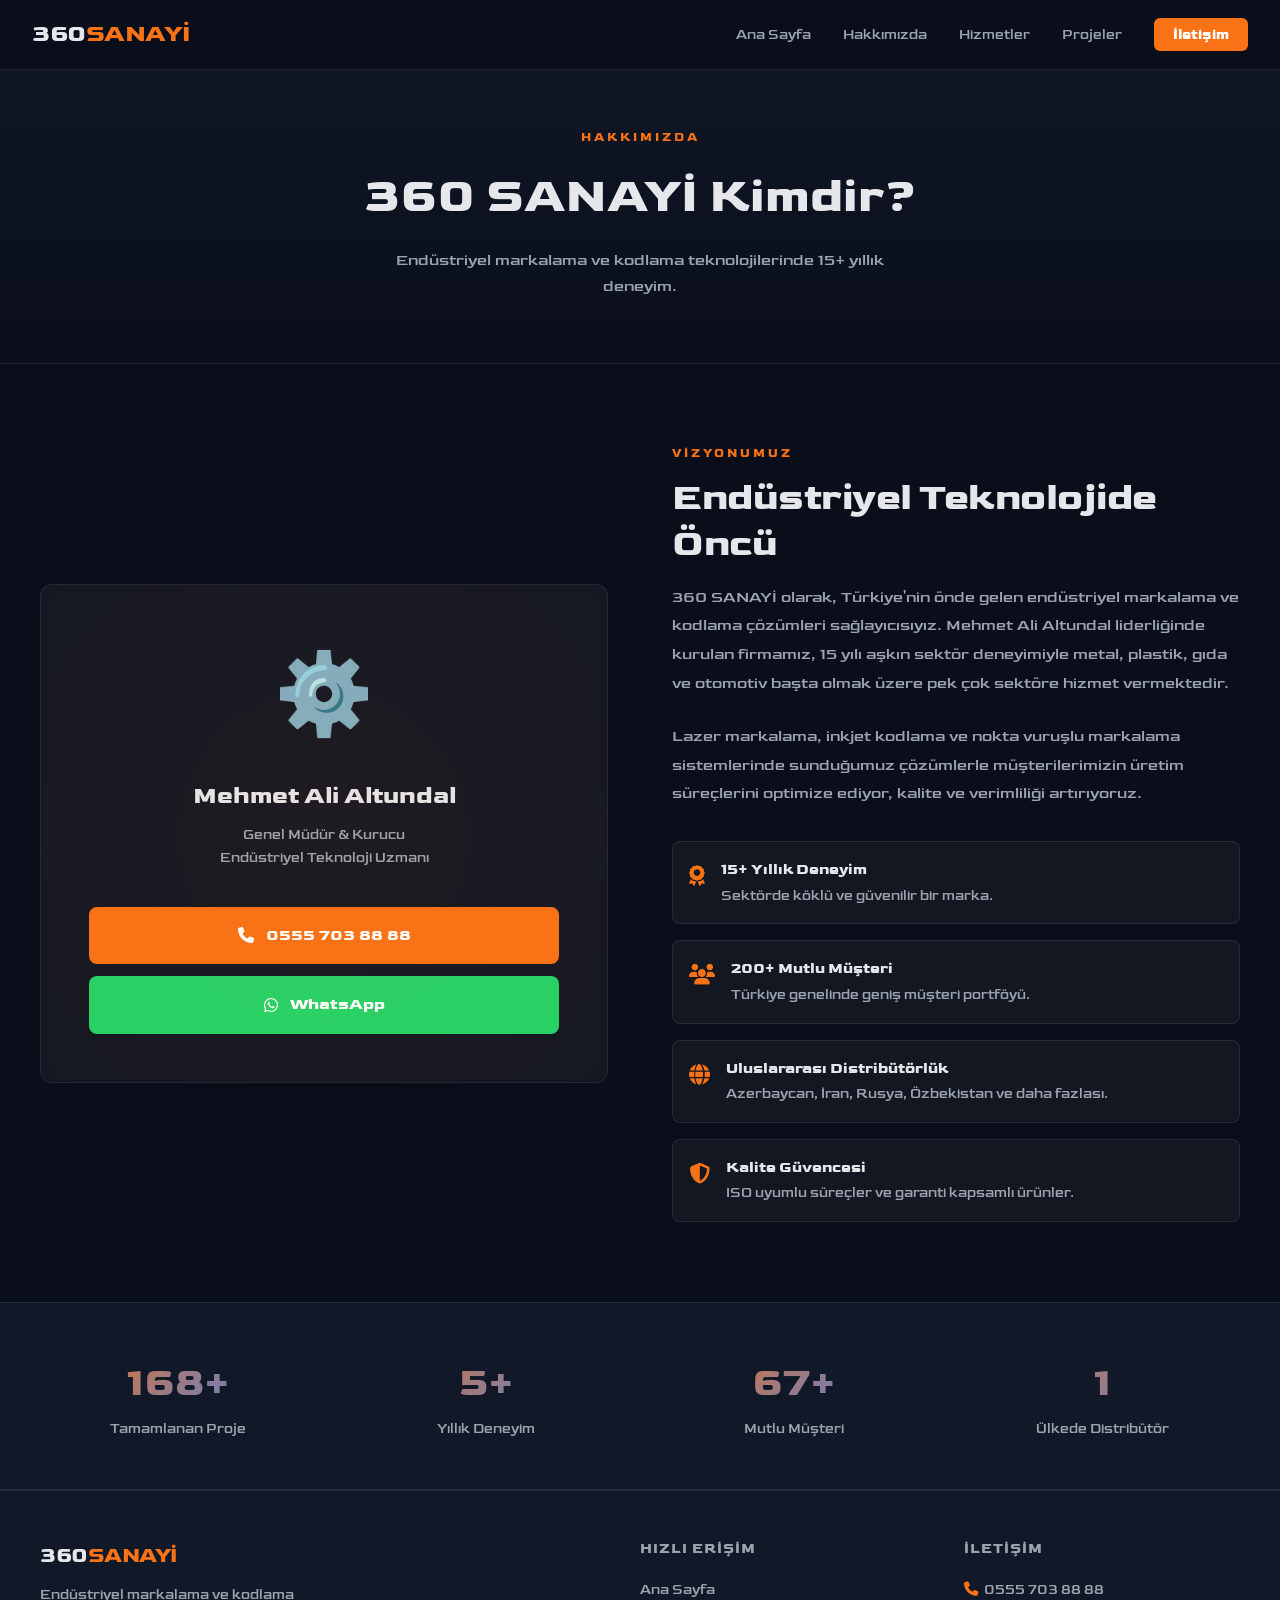
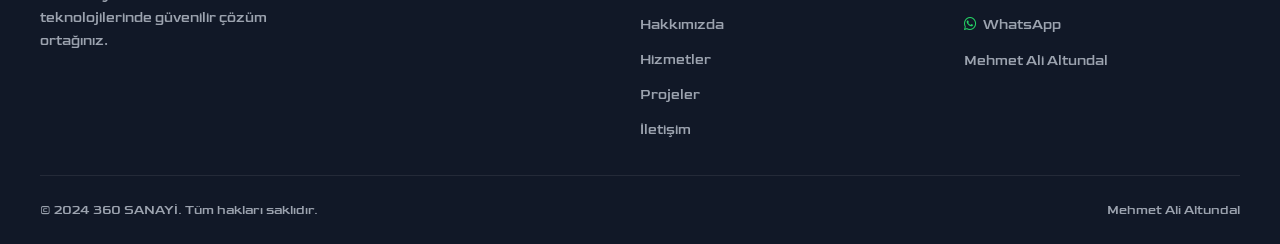
==== 360sanayi/hakkimizda.html @ 57f7b61e "Add complete website structure - All pages, assets, and optimizations" ====
<!DOCTYPE html>
<html lang="tr">
<head>
  <meta charset="UTF-8">
  <meta name="viewport" content="width=device-width, initial-scale=1.0">
  <title>Hakkımızda – 360 SANAYİ</title>
  <meta name="description" content="360 SANAYİ hakkında. Mehmet Ali Altundal liderliğinde endüstriyel çözümler.">
  <link rel="icon" type="image/svg+xml" href="assets/favicon.svg">
  <link rel="stylesheet" href="assets/style.css">
  <link rel="stylesheet" href="https://cdnjs.cloudflare.com/ajax/libs/font-awesome/6.5.0/css/all.min.css">
</head>
<body>

<header>
  <a href="index.html" class="logo">360<span>SANAYİ</span></a>
  <nav>
    <ul>
      <li><a href="index.html">Ana Sayfa</a></li>
      <li><a href="hakkimizda.html">Hakkımızda</a></li>
      <li><a href="hizmetler.html">Hizmetler</a></li>
      <li><a href="projeler.html">Projeler</a></li>
      <li><a href="iletisim.html" class="nav-cta">İletişim</a></li>
    </ul>
  </nav>
  <div class="hamburger"><span></span><span></span><span></span></div>
</header>
<div class="mobile-nav">
  <ul>
    <li><a href="index.html">Ana Sayfa</a></li>
    <li><a href="hakkimizda.html">Hakkımızda</a></li>
    <li><a href="hizmetler.html">Hizmetler</a></li>
    <li><a href="projeler.html">Projeler</a></li>
    <li><a href="iletisim.html">İletişim</a></li>
  </ul>
</div>

<div class="page-hero">
  <div class="section-label">Hakkımızda</div>
  <h1>360 SANAYİ Kimdir?</h1>
  <p>Endüstriyel markalama ve kodlama teknolojilerinde 15+ yıllık deneyim.</p>
</div>

<section>
  <div class="container">
    <div class="about-grid fade-in">
      <div class="about-visual">
        <div class="about-icon">⚙️</div>
        <h3>Mehmet Ali Altundal</h3>
        <p>Genel Müdür & Kurucu<br>Endüstriyel Teknoloji Uzmanı</p>
        <br>
        <a href="tel:+905557038888" class="phone-btn"><i class="fas fa-phone"></i> 0555 703 88 88</a>
        <a href="https://wa.me/905557038888" target="_blank" rel="noopener" class="whatsapp-btn" style="margin-top:0.75rem;"><i class="fab fa-whatsapp"></i> WhatsApp</a>
      </div>
      <div>
        <div class="section-label">Vizyonumuz</div>
        <h2 class="section-title">Endüstriyel Teknolojide Öncü</h2>
        <p style="color:var(--text-muted);margin-bottom:1.5rem;line-height:1.8;">
          360 SANAYİ olarak, Türkiye'nin önde gelen endüstriyel markalama ve kodlama çözümleri sağlayıcısıyız. 
          Mehmet Ali Altundal liderliğinde kurulan firmamız, 15 yılı aşkın sektör deneyimiyle metal, plastik, 
          gıda ve otomotiv başta olmak üzere pek çok sektöre hizmet vermektedir.
        </p>
        <p style="color:var(--text-muted);margin-bottom:2rem;line-height:1.8;">
          Lazer markalama, inkjet kodlama ve nokta vuruşlu markalama sistemlerinde sunduğumuz çözümlerle 
          müşterilerimizin üretim süreçlerini optimize ediyor, kalite ve verimliliği artırıyoruz.
        </p>
        <div class="about-features">
          <div class="feature-item">
            <div class="feature-icon"><i class="fas fa-award"></i></div>
            <div><h4>15+ Yıllık Deneyim</h4><p>Sektörde köklü ve güvenilir bir marka.</p></div>
          </div>
          <div class="feature-item">
            <div class="feature-icon"><i class="fas fa-users"></i></div>
            <div><h4>200+ Mutlu Müşteri</h4><p>Türkiye genelinde geniş müşteri portföyü.</p></div>
          </div>
          <div class="feature-item">
            <div class="feature-icon"><i class="fas fa-globe"></i></div>
            <div><h4>Uluslararası Distribütörlük</h4><p>Azerbaycan, İran, Rusya, Özbekistan ve daha fazlası.</p></div>
          </div>
          <div class="feature-item">
            <div class="feature-icon"><i class="fas fa-shield-alt"></i></div>
            <div><h4>Kalite Güvencesi</h4><p>ISO uyumlu süreçler ve garanti kapsamlı ürünler.</p></div>
          </div>
        </div>
      </div>
    </div>
  </div>
</section>

<div class="stats-section">
  <div class="container">
    <div class="stats-grid">
      <div class="fade-in">
        <div class="stat-number" data-target="500" data-suffix="+">0+</div>
        <div class="stat-label">Tamamlanan Proje</div>
      </div>
      <div class="fade-in">
        <div class="stat-number" data-target="15" data-suffix="+">0+</div>
        <div class="stat-label">Yıllık Deneyim</div>
      </div>
      <div class="fade-in">
        <div class="stat-number" data-target="200" data-suffix="+">0+</div>
        <div class="stat-label">Mutlu Müşteri</div>
      </div>
      <div class="fade-in">
        <div class="stat-number" data-target="5" data-suffix="">0</div>
        <div class="stat-label">Ülkede Distribütör</div>
      </div>
    </div>
  </div>
</div>

<footer>
  <div class="container">
    <div class="footer-grid">
      <div class="footer-brand">
        <div class="logo">360<span>SANAYİ</span></div>
        <p>Endüstriyel markalama ve kodlama teknolojilerinde güvenilir çözüm ortağınız.</p>
      </div>
      <div class="footer-col">
        <h4>Hızlı Erişim</h4>
        <ul>
          <li><a href="index.html">Ana Sayfa</a></li>
          <li><a href="hakkimizda.html">Hakkımızda</a></li>
          <li><a href="hizmetler.html">Hizmetler</a></li>
          <li><a href="projeler.html">Projeler</a></li>
          <li><a href="iletisim.html">İletişim</a></li>
        </ul>
      </div>
      <div class="footer-col">
        <h4>İletişim</h4>
        <ul>
          <li><a href="tel:+905557038888"><i class="fas fa-phone" style="margin-right:0.4rem;color:var(--accent);"></i>0555 703 88 88</a></li>
          <li><a href="https://wa.me/905557038888" target="_blank" rel="noopener"><i class="fab fa-whatsapp" style="margin-right:0.4rem;color:#25d366;"></i>WhatsApp</a></li>
          <li style="color:var(--text-muted);font-size:0.85rem;padding-top:0.25rem;">Mehmet Ali Altundal</li>
        </ul>
      </div>
    </div>
    <div class="footer-bottom">
      <p>&copy; 2024 360 SANAYİ. Tüm hakları saklıdır.</p>
      <p>Mehmet Ali Altundal</p>
    </div>
  </div>
</footer>

<script src="assets/main.js"></script>
</body>
</html>
---- 360sanayi/assets/style.css ----
/* ===== 360 SANAYİ - Modern Industrial Theme ===== */
@import url('https://fonts.googleapis.com/css2?family=Goldman:wght@400;700&family=Quicksand:wght@300;400;500;600;700&display=swap');

:root {
  --dark: #0a0e1a;
  --dark2: #111827;
  --dark3: #1f2937;
  --accent: #f97316;
  --accent2: #3b82f6;
  --text: #e5e7eb;
  --text-muted: #9ca3af;
  --border: rgba(255,255,255,0.08);
  --card-bg: rgba(255,255,255,0.04);
  --radius: 12px;
  --transition: 0.3s ease;
  
  /* Font Variables */
  --font-primary: 'Goldman', sans-serif;
  --font-secondary: 'Quicksand', sans-serif;
}

*, *::before, *::after { box-sizing: border-box; margin: 0; padding: 0; }

html { scroll-behavior: smooth; }

body {
  font-family: var(--font-primary);
  background: var(--dark);
  color: var(--text);
  line-height: 1.6;
  overflow-x: hidden;
}

/* Font Classes */
.font-secondary {
  font-family: var(--font-secondary);
}

.subtitle {
  font-family: var(--font-secondary);
  font-weight: 400;
  font-size: 1.1rem;
  color: var(--text-muted);
}

.description {
  font-family: var(--font-secondary);
  font-weight: 300;
  font-size: 1rem;
  line-height: 1.7;
  color: var(--text-muted);
}

.cs-body {
  font-family: var(--font-secondary);
  font-weight: 300;
  font-size: 1rem;
  line-height: 1.7;
  color: var(--text-muted);
}

a { color: inherit; text-decoration: none; }
img { max-width: 100%; height: auto; display: block; }

/* ===== SPLASH SCREEN ===== */
#splash {
  position: fixed;
  inset: 0;
  background: var(--dark);
  display: flex;
  align-items: center;
  justify-content: center;
  z-index: 9999;
  transition: opacity 0.6s ease, visibility 0.6s ease;
}
#splash.hidden { opacity: 0; visibility: hidden; }

.splash-logo-video {
  display: flex;
  align-items: center;
  justify-content: center;
}
.splash-logo-video video {
  max-width: 420px;
  width: 80vw;
  height: auto;
  border-radius: 8px;
}
.splash-logo-fallback {
  font-size: 2.5rem;
  font-weight: 800;
  letter-spacing: -1px;
}
.splash-logo-fallback span { color: var(--accent); }

/* legacy fallback */
.splash-logo {
  font-size: 2.5rem;
  font-weight: 800;
  letter-spacing: -1px;
  animation: splashPulse 1.5s ease-in-out;
}
.splash-logo span { color: var(--accent); }
@keyframes splashPulse {
  0% { opacity: 0; transform: scale(0.8); }
  60% { opacity: 1; transform: scale(1.05); }
  100% { opacity: 1; transform: scale(1); }
}

/* ===== HEADER / NAV ===== */
header {
  position: fixed;
  top: 0; left: 0; right: 0;
  z-index: 1000;
  padding: 0 2rem;
  height: 70px;
  display: flex;
  align-items: center;
  justify-content: space-between;
  background: rgba(10,14,26,0.85);
  backdrop-filter: blur(12px);
  border-bottom: 1px solid var(--border);
  transition: background var(--transition);
}
header.scrolled { background: rgba(10,14,26,0.98); }

.logo {
  font-size: 1.5rem;
  font-weight: 800;
  letter-spacing: -0.5px;
}
.logo span { color: var(--accent); }

nav ul {
  list-style: none;
  display: flex;
  gap: 2rem;
  align-items: center;
}
nav a {
  font-size: 0.9rem;
  font-weight: 500;
  color: var(--text-muted);
  transition: color var(--transition);
  position: relative;
}
nav a::after {
  content: '';
  position: absolute;
  bottom: -4px; left: 0;
  width: 0; height: 2px;
  background: var(--accent);
  transition: width var(--transition);
}
nav a:hover { color: var(--text); }
nav a:hover::after { width: 100%; }

.nav-cta {
  background: var(--accent) !important;
  color: #fff !important;
  padding: 0.5rem 1.2rem;
  border-radius: 6px;
  font-weight: 600 !important;
  transition: background var(--transition) !important;
}
.nav-cta:hover { background: #ea6c0a !important; }
.nav-cta::after { display: none !important; }

/* Hamburger */
.hamburger {
  display: none;
  flex-direction: column;
  gap: 5px;
  cursor: pointer;
  padding: 4px;
}
.hamburger span {
  display: block;
  width: 24px; height: 2px;
  background: var(--text);
  border-radius: 2px;
  transition: var(--transition);
}
.hamburger.active span:nth-child(1) { transform: translateY(7px) rotate(45deg); }
.hamburger.active span:nth-child(2) { opacity: 0; }
.hamburger.active span:nth-child(3) { transform: translateY(-7px) rotate(-45deg); }

/* Mobile nav */
.mobile-nav {
  display: none;
  position: fixed;
  top: 70px; left: 0; right: 0;
  background: var(--dark2);
  border-bottom: 1px solid var(--border);
  padding: 1.5rem 2rem;
  z-index: 999;
}
.mobile-nav.open { display: block; }
.mobile-nav ul { list-style: none; display: flex; flex-direction: column; gap: 1rem; }
.mobile-nav a { font-size: 1rem; font-weight: 500; color: var(--text-muted); }
.mobile-nav a:hover { color: var(--accent); }

/* ===== HERO ===== */
.hero {
  display: flex;
  flex-direction: column;
  align-items: center;
  position: relative;
  padding-top: 70px;
  background: var(--dark);
  min-height: 100vh;
}

.hero-bg { display: none; }
.hero-overlay { display: none; }

.hero-content {
  position: relative;
  z-index: 2;
  max-width: 800px;
  width: 100%;
  padding: 2.5rem 2rem 3.5rem;
  text-align: center;
  animation: fadeInUp 0.8s ease 0.2s both;
  margin-top: 2rem;
}

.hero-badge {
  display: inline-block;
  background: rgba(249,115,22,0.15);
  border: 1px solid rgba(249,115,22,0.4);
  color: var(--accent);
  font-size: 0.75rem;
  font-weight: 600;
  letter-spacing: 2px;
  text-transform: uppercase;
  padding: 0.4rem 1rem;
  border-radius: 50px;
  margin-bottom: 1.2rem;
}

.hero h1 {
  font-size: clamp(1.8rem, 4.5vw, 3.2rem);
  font-weight: 800;
  line-height: 1.15;
  letter-spacing: -1px;
  margin-bottom: 1rem;
  color: #fff;
}

.hero p {
  font-size: clamp(0.95rem, 1.8vw, 1.1rem);
  color: var(--text-muted);
  max-width: 560px;
  margin: 0 auto 0.75rem;
}

.hero-author {
  font-size: 0.88rem;
  color: var(--accent);
  font-weight: 600;
  margin-bottom: 2rem;
  letter-spacing: 0.5px;
}

.hero-actions { display: flex; gap: 0.75rem; justify-content: center; flex-wrap: wrap; }

.btn {
  display: inline-flex;
  align-items: center;
  gap: 0.5rem;
  padding: 0.85rem 2rem;
  border-radius: 8px;
  font-weight: 600;
  font-size: 0.95rem;
  transition: all var(--transition);
  cursor: pointer;
  border: none;
}
.btn-primary {
  background: var(--accent);
  color: #fff;
}
.btn-primary:hover { background: #ea6c0a; transform: translateY(-2px); box-shadow: 0 8px 25px rgba(249,115,22,0.35); }
.btn-outline {
  background: transparent;
  color: var(--text);
  border: 1px solid var(--border);
}
.btn-outline:hover { border-color: var(--accent); color: var(--accent); transform: translateY(-2px); }

/* ===== SECTIONS ===== */
section { padding: 5rem 2rem; }
.container { max-width: 1200px; margin: 0 auto; }

.section-label {
  font-size: 0.75rem;
  font-weight: 600;
  letter-spacing: 3px;
  text-transform: uppercase;
  color: var(--accent);
  margin-bottom: 0.75rem;
}
.section-title {
  font-size: clamp(1.8rem, 3vw, 2.8rem);
  font-weight: 800;
  letter-spacing: -0.5px;
  line-height: 1.2;
  margin-bottom: 1rem;
}
.section-desc {
  color: var(--text-muted);
  max-width: 560px;
  font-size: 1rem;
}

/* ===== STATS ===== */
.stats-section {
  background: var(--dark2);
  border-top: 1px solid var(--border);
  border-bottom: 1px solid var(--border);
  padding: 3rem 2rem;
}
.stats-grid {
  display: grid;
  grid-template-columns: repeat(auto-fit, minmax(150px, 1fr));
  gap: 2rem;
  text-align: center;
}
.stat-number {
  font-size: 2.5rem;
  font-weight: 800;
  background: linear-gradient(135deg, var(--accent), var(--accent2));
  -webkit-background-clip: text;
  -webkit-text-fill-color: transparent;
  background-clip: text;
}
.stat-label { font-size: 0.85rem; color: var(--text-muted); margin-top: 0.25rem; }

/* ===== SERVICES ===== */
.services-grid {
  display: grid;
  grid-template-columns: repeat(auto-fit, minmax(280px, 1fr));
  gap: 1.5rem;
  margin-top: 3rem;
}
.service-card {
  background: var(--card-bg);
  border: 1px solid var(--border);
  border-radius: var(--radius);
  padding: 2rem;
  transition: all var(--transition);
  position: relative;
  overflow: hidden;
}
.service-card::before {
  content: '';
  position: absolute;
  top: 0; left: 0; right: 0;
  height: 3px;
  background: linear-gradient(90deg, var(--accent), var(--accent2));
  transform: scaleX(0);
  transition: transform var(--transition);
}
.service-card:hover { border-color: rgba(249,115,22,0.3); transform: translateY(-4px); background: rgba(255,255,255,0.06); }
.service-card:hover::before { transform: scaleX(1); }

.service-icon {
  width: 48px; height: 48px;
  background: rgba(249,115,22,0.12);
  border-radius: 10px;
  display: flex;
  align-items: center;
  justify-content: center;
  font-size: 1.4rem;
  margin-bottom: 1.2rem;
  color: var(--accent);
}
.service-card h3 { font-size: 1.1rem; font-weight: 700; margin-bottom: 0.6rem; }
.service-card p { font-size: 0.9rem; color: var(--text-muted); line-height: 1.6; }

/* ===== PROJECTS ===== */
.projects-section { background: var(--dark2); }
.projects-grid {
  display: grid;
  grid-template-columns: repeat(auto-fit, minmax(300px, 1fr));
  gap: 1.5rem;
  margin-top: 3rem;
}
.project-card {
  background: var(--card-bg);
  border: 1px solid var(--border);
  border-radius: var(--radius);
  overflow: hidden;
  transition: all var(--transition);
}
.project-card:hover { transform: translateY(-4px); border-color: rgba(59,130,246,0.3); }
.project-thumb {
  height: 180px;
  background: linear-gradient(135deg, var(--dark3), var(--dark2));
  display: flex;
  align-items: center;
  justify-content: center;
  font-size: 3rem;
  color: var(--accent);
  position: relative;
  overflow: hidden;
}
.project-thumb::after {
  content: '';
  position: absolute;
  inset: 0;
  background: linear-gradient(135deg, rgba(249,115,22,0.1), rgba(59,130,246,0.1));
}
.project-info { padding: 1.5rem; }
.project-tag {
  font-size: 0.7rem;
  font-weight: 600;
  letter-spacing: 1.5px;
  text-transform: uppercase;
  color: var(--accent2);
  margin-bottom: 0.5rem;
}
.project-info h3 { font-size: 1rem; font-weight: 700; margin-bottom: 0.5rem; }
.project-info p { font-size: 0.85rem; color: var(--text-muted); }

/* ===== ABOUT ===== */
.about-grid {
  display: grid;
  grid-template-columns: 1fr 1fr;
  gap: 4rem;
  align-items: center;
}
.about-visual {
  background: var(--card-bg);
  border: 1px solid var(--border);
  border-radius: var(--radius);
  padding: 3rem;
  text-align: center;
  position: relative;
  overflow: hidden;
}
.about-visual::before {
  content: '';
  position: absolute;
  top: -50%; left: -50%;
  width: 200%; height: 200%;
  background: radial-gradient(circle, rgba(249,115,22,0.05) 0%, transparent 60%);
}
.about-icon { font-size: 5rem; margin-bottom: 1rem; }
.about-visual h3 { font-size: 1.5rem; font-weight: 700; margin-bottom: 0.5rem; }
.about-visual p { color: var(--text-muted); font-size: 0.9rem; }

.about-features { display: flex; flex-direction: column; gap: 1rem; margin-top: 2rem; }
.feature-item {
  display: flex;
  align-items: flex-start;
  gap: 1rem;
  padding: 1rem;
  background: var(--card-bg);
  border: 1px solid var(--border);
  border-radius: 8px;
  transition: border-color var(--transition);
}
.feature-item:hover { border-color: rgba(249,115,22,0.3); }
.feature-icon { font-size: 1.3rem; color: var(--accent); flex-shrink: 0; margin-top: 2px; }
.feature-item h4 { font-size: 0.95rem; font-weight: 600; margin-bottom: 0.2rem; }
.feature-item p { font-size: 0.85rem; color: var(--text-muted); }

/* ===== CONTACT ===== */
.contact-section { background: var(--dark2); }
.contact-grid {
  display: grid;
  grid-template-columns: 1fr 1fr;
  gap: 3rem;
  margin-top: 3rem;
}
.contact-card {
  background: var(--card-bg);
  border: 1px solid var(--border);
  border-radius: var(--radius);
  padding: 2.5rem;
}
.contact-card h3 { font-size: 1.3rem; font-weight: 700; margin-bottom: 1.5rem; }
.contact-item {
  display: flex;
  align-items: center;
  gap: 1rem;
  padding: 1rem 0;
  border-bottom: 1px solid var(--border);
}
.contact-item:last-child { border-bottom: none; }
.contact-item-icon {
  width: 42px; height: 42px;
  background: rgba(249,115,22,0.12);
  border-radius: 8px;
  display: flex;
  align-items: center;
  justify-content: center;
  font-size: 1.1rem;
  color: var(--accent);
  flex-shrink: 0;
}
.contact-item-label { font-size: 0.75rem; color: var(--text-muted); margin-bottom: 0.2rem; }
.contact-item-value { font-size: 1rem; font-weight: 600; }
.contact-item-value a { color: var(--text); transition: color var(--transition); }
.contact-item-value a:hover { color: var(--accent); }

.whatsapp-btn {
  display: flex;
  align-items: center;
  justify-content: center;
  gap: 0.75rem;
  width: 100%;
  padding: 1rem;
  background: #25d366;
  color: #fff;
  border-radius: 8px;
  font-weight: 700;
  font-size: 1rem;
  margin-top: 1.5rem;
  transition: all var(--transition);
}
.whatsapp-btn:hover { background: #1ebe5d; transform: translateY(-2px); box-shadow: 0 8px 25px rgba(37,211,102,0.3); }

.phone-btn {
  display: flex;
  align-items: center;
  justify-content: center;
  gap: 0.75rem;
  width: 100%;
  padding: 1rem;
  background: var(--accent);
  color: #fff;
  border-radius: 8px;
  font-weight: 700;
  font-size: 1rem;
  margin-top: 0.75rem;
  transition: all var(--transition);
}
.phone-btn:hover { background: #ea6c0a; transform: translateY(-2px); box-shadow: 0 8px 25px rgba(249,115,22,0.3); }

/* ===== PAGE HERO (inner pages) ===== */
.page-hero {
  padding: 8rem 2rem 4rem;
  text-align: center;
  background: linear-gradient(180deg, var(--dark2) 0%, var(--dark) 100%);
  border-bottom: 1px solid var(--border);
}
.page-hero h1 { font-size: clamp(1.8rem, 4vw, 3rem); font-weight: 800; margin-bottom: 0.75rem; }
.page-hero p { color: var(--text-muted); max-width: 500px; margin: 0 auto; }

/* ===== FOOTER ===== */
footer {
  background: var(--dark2);
  border-top: 1px solid var(--border);
  padding: 3rem 2rem 1.5rem;
}
.footer-grid {
  display: grid;
  grid-template-columns: 2fr 1fr 1fr;
  gap: 3rem;
  margin-bottom: 2rem;
}
.footer-brand .logo { font-size: 1.3rem; margin-bottom: 0.75rem; }
.footer-brand p { font-size: 0.85rem; color: var(--text-muted); max-width: 280px; line-height: 1.7; }
.footer-col h4 { font-size: 0.85rem; font-weight: 700; text-transform: uppercase; letter-spacing: 1px; color: var(--text-muted); margin-bottom: 1rem; }
.footer-col ul { list-style: none; display: flex; flex-direction: column; gap: 0.6rem; }
.footer-col a { font-size: 0.9rem; color: var(--text-muted); transition: color var(--transition); }
.footer-col a:hover { color: var(--accent); }
.footer-bottom {
  border-top: 1px solid var(--border);
  padding-top: 1.5rem;
  display: flex;
  justify-content: space-between;
  align-items: center;
  flex-wrap: wrap;
  gap: 1rem;
}
.footer-bottom p { font-size: 0.8rem; color: var(--text-muted); }

/* ===== HERO VIDEO ===== */
.hero-video-wrap {
  position: relative;
  width: 100%;
  height: 85vh;
  overflow: hidden;
  flex-shrink: 0;
  z-index: 1;
}
.hero-video-local {
  width: 100%;
  height: 100%;
  object-fit: contain;
  object-position: center;
  display: block;
}
.hero-video-fade {
  position: absolute;
  bottom: 0; left: 0; right: 0;
  height: 80px;
  background: linear-gradient(to bottom, transparent, var(--dark));
  pointer-events: none;
}

.hero-highlight {
  background: linear-gradient(90deg, var(--accent), var(--accent2));
  -webkit-background-clip: text;
  -webkit-text-fill-color: transparent;
  background-clip: text;
}
.btn-video {
  background: rgba(255,255,255,0.08);
  color: #fff;
  border: 1px solid rgba(255,255,255,0.2);
}
.btn-video:hover { background: rgba(255,255,255,0.15); transform: translateY(-2px); }

/* Particles canvas — video alanı üzerinde */
#particles-canvas {
  position: absolute;
  top: 70px; left: 0;
  width: 100%;
  height: 60vh;
  z-index: 2;
  pointer-events: none;
}

/* Scroll indicator */
.scroll-indicator {
  position: absolute;
  bottom: 1.5rem; left: 50%;
  transform: translateX(-50%);
  z-index: 5;
}
.scroll-dot {
  width: 6px; height: 6px;
  background: var(--accent);
  border-radius: 50%;
  animation: scrollBounce 1.5s ease-in-out infinite;
}
@keyframes scrollBounce {
  0%, 100% { transform: translateY(0); opacity: 1; }
  50% { transform: translateY(10px); opacity: 0.4; }
}

@media (max-width: 600px) {
  .hero-video-wrap { height: 35vh; }
  #particles-canvas { height: 35vh; }
  .hero-content { padding: 2rem 1.25rem 2.5rem; }
  .hero-actions { flex-direction: column; align-items: center; }
}

/* Scroll indicator */
.scroll-indicator {
  position: absolute;
  bottom: 2rem;
  left: 50%;
  transform: translateX(-50%);
  z-index: 3;
  display: flex;
  flex-direction: column;
  align-items: center;
  gap: 4px;
}
.scroll-dot {
  width: 6px; height: 6px;
  background: var(--accent);
  border-radius: 50%;
  animation: scrollBounce 1.5s ease-in-out infinite;
}
@keyframes scrollBounce {
  0%, 100% { transform: translateY(0); opacity: 1; }
  50% { transform: translateY(10px); opacity: 0.4; }
}

/* ===== ROBOT SECTION ===== */
.robot-section {
  background: var(--dark);
  position: relative;
  overflow: hidden;
}
.robot-section::before {
  content: '';
  position: absolute;
  top: -200px; right: -200px;
  width: 600px; height: 600px;
  background: radial-gradient(circle, rgba(249,115,22,0.06) 0%, transparent 70%);
  pointer-events: none;
}

.robot-features-grid {
  display: grid;
  grid-template-columns: repeat(auto-fit, minmax(220px, 1fr));
  gap: 1.5rem;
  margin-bottom: 4rem;
}
.robot-feature-card {
  background: var(--card-bg);
  border: 1px solid var(--border);
  border-radius: var(--radius);
  padding: 2rem;
  text-align: center;
  transition: all var(--transition);
  position: relative;
  overflow: hidden;
}
.robot-feature-card:hover {
  border-color: rgba(249,115,22,0.4);
  transform: translateY(-6px);
  background: rgba(249,115,22,0.05);
}
.robot-feature-icon {
  font-size: 2.2rem;
  color: var(--accent);
  margin-bottom: 1rem;
}
.robot-feature-card h3 { font-size: 1rem; font-weight: 700; margin-bottom: 0.5rem; }
.robot-feature-card p { font-size: 0.85rem; color: var(--text-muted); margin-bottom: 1rem; }
.robot-stat {
  display: inline-block;
  background: linear-gradient(135deg, var(--accent), var(--accent2));
  -webkit-background-clip: text;
  -webkit-text-fill-color: transparent;
  background-clip: text;
  font-size: 1.6rem;
  font-weight: 800;
}

/* Robot Diagram */
.robot-diagram-wrap {
  background: var(--card-bg);
  border: 1px solid var(--border);
  border-radius: 16px;
  padding: 3rem;
  overflow: hidden;
}
.robot-diagram {
  display: grid;
  grid-template-columns: 1fr 1fr;
  gap: 3rem;
  align-items: center;
}
.robot-arm-visual {
  display: flex;
  align-items: center;
  justify-content: center;
}
.robot-svg {
  width: 100%;
  max-width: 380px;
  filter: drop-shadow(0 0 20px rgba(249,115,22,0.2));
}
.robot-arm-lower, .robot-arm-upper, .robot-arm-wrist {
  animation: robotArmPulse 3s ease-in-out infinite;
}
.robot-arm-upper { animation-delay: 0.5s; }
.robot-arm-wrist { animation-delay: 1s; }
@keyframes robotArmPulse {
  0%, 100% { opacity: 1; }
  50% { opacity: 0.7; }
}
.robot-joint {
  animation: jointGlow 2s ease-in-out infinite;
}
@keyframes jointGlow {
  0%, 100% { filter: drop-shadow(0 0 4px rgba(249,115,22,0.6)); }
  50% { filter: drop-shadow(0 0 12px rgba(249,115,22,1)); }
}
.robot-nozzle {
  animation: nozzleGlow 1.5s ease-in-out infinite;
}
@keyframes nozzleGlow {
  0%, 100% { filter: drop-shadow(0 0 6px rgba(249,115,22,0.8)); }
  50% { filter: drop-shadow(0 0 16px rgba(249,115,22,1)); }
}
.spray-particles circle {
  animation: sprayFloat 2s ease-in-out infinite;
}
.spray-particles circle:nth-child(2) { animation-delay: 0.3s; }
.spray-particles circle:nth-child(3) { animation-delay: 0.6s; }
.spray-particles circle:nth-child(4) { animation-delay: 0.9s; }
.spray-particles circle:nth-child(5) { animation-delay: 1.2s; }
@keyframes sprayFloat {
  0% { transform: translate(0,0); opacity: 0.8; }
  100% { transform: translate(15px,-20px); opacity: 0; }
}

.robot-diagram-info h3 { font-size: 1.4rem; font-weight: 700; margin-bottom: 1.5rem; }
.robot-spec-list { display: flex; flex-direction: column; gap: 0.75rem; }
.robot-spec {
  display: flex;
  align-items: center;
  gap: 0.75rem;
  font-size: 0.9rem;
  padding: 0.5rem 0;
  border-bottom: 1px solid var(--border);
}
.robot-spec:last-child { border-bottom: none; }
.spec-dot {
  width: 8px; height: 8px;
  border-radius: 50%;
  flex-shrink: 0;
}
.spec-dot.orange { background: var(--accent); }
.spec-dot.blue { background: var(--accent2); }
.robot-spec strong { color: var(--text-muted); font-weight: 500; min-width: 160px; }

/* ===== VIDEO SECTION ===== */
.video-section {
  background: var(--dark2);
  position: relative;
}

/* ===== CİNEMATİK SHOWCASE ===== */
.cinematic-showcase {
  position: relative;
  height: 100vh;
  min-height: 600px;
  overflow: hidden;
  display: flex;
  align-items: center;
  justify-content: center;
}
.cs-bg-layer { position: absolute; inset: 0; z-index: 0; }

/* Gerçek video arka plan */
.cs-video-bg {
  position: absolute;
  top: 50%; left: 50%;
  transform: translate(-50%, -50%);
  min-width: 100%; min-height: 100%;
  width: auto; height: auto;
  object-fit: cover;
  opacity: 0.75;
  z-index: 0;
}

.cs-bg {
  position: absolute; inset: 0;
  background-size: cover;
  background-position: center;
  opacity: 0;
  transition: opacity 1.2s ease;
  z-index: 0;
}
.cs-bg.active { opacity: 1; }

/* Sahne görselleri — lazy loading ile */
.cs-bg--1 { background-image: none; --bg-url: url('https://plus.unsplash.com/premium_photo-1682144741954-3a9dcea81dd2?q=80&w=1920&auto=format&fit=crop'); }
.cs-bg--2 { background-image: none; --bg-url: url('https://plus.unsplash.com/premium_photo-1682144729399-061e5c50d8df?q=80&w=1920&auto=format&fit=crop'); }
.cs-bg--3 { background-image: url('paint_clients_lesta_robot.png'); }
.cs-bg--4 { background-image: url('lesta.png'); }
.cs-bg--5 { background-image: url('lesta4.png'); }
.cs-bg--6 { background-image: none; --bg-url: url('https://images.unsplash.com/photo-1655393001768-d946c97d6fd1?q=80&w=1920&auto=format&fit=crop'); }
.cs-bg--7 { background-image: url('lesta7.png'); }
.cs-overlay {
  position: absolute; inset: 0;
  background: linear-gradient(
    135deg,
    rgba(10,14,26,0.72) 0%,
    rgba(10,14,26,0.55) 50%,
    rgba(10,14,26,0.72) 100%
  );
  z-index: 1;
}
.cs-scanlines {
  position: absolute; inset: 0; z-index: 2; pointer-events: none;
  background: repeating-linear-gradient(0deg, transparent, transparent 2px, rgba(0,0,0,0.03) 2px, rgba(0,0,0,0.03) 4px);
}
.cs-stage {
  position: relative; z-index: 10;
  width: 100%; max-width: 900px;
  padding: 0 2rem;
  text-align: center;
}
.cs-scene {
  position: absolute; inset: 0;
  display: flex; align-items: center; justify-content: center;
  opacity: 0; pointer-events: none;
  transition: opacity 0.15s ease;
}
.cs-scene.active { opacity: 1; pointer-events: auto; position: relative; }
.cs-scene-inner { animation: csSceneIn 0.8s cubic-bezier(0.22,1,0.36,1) both; }
@keyframes csSceneIn {
  from { opacity: 0; transform: translateY(40px) scale(0.97); }
  to   { opacity: 1; transform: translateY(0) scale(1); }
}
.cs-tag {
  display: inline-flex; align-items: center; gap: 0.4rem;
  background: rgba(249,115,22,0.15);
  border: 1px solid rgba(249,115,22,0.4);
  color: var(--accent);
  font-size: 0.72rem; font-weight: 700;
  letter-spacing: 2.5px; text-transform: uppercase;
  padding: 0.4rem 1rem; border-radius: 50px; margin-bottom: 1.5rem;
}
.cs-body {
  font-size: clamp(1rem, 2.2vw, 1.25rem);
  color: rgba(229,231,235,0.85);
  max-width: 680px; margin: 0 auto 1.5rem;
  line-height: 1.7; font-weight: 400;
}
.cs-headline {
  font-size: clamp(2rem, 5.5vw, 4rem);
  font-weight: 800; line-height: 1.1; letter-spacing: -1.5px; color: #fff;
}
.cs-headline span {
  background: linear-gradient(90deg, var(--accent), var(--accent2));
  -webkit-background-clip: text; -webkit-text-fill-color: transparent; background-clip: text;
}
.cs-scene--finale .cs-scene-inner { display: flex; flex-direction: column; align-items: center; gap: 1rem; }
.cs-logo-big {
  font-size: clamp(3rem, 8vw, 6rem);
  font-weight: 900; letter-spacing: -2px; line-height: 1; margin-bottom: 0.5rem;
}
.cs-logo-big span { color: var(--accent); }
.cs-slogan-line { overflow: hidden; animation: csSlideUp 0.7s cubic-bezier(0.22,1,0.36,1) 0.3s both; }
.cs-slogan-line--2 { animation-delay: 0.55s; }
.cs-slogan-part {
  display: block;
  font-size: clamp(1rem, 2.5vw, 1.4rem);
  color: var(--text-muted); font-weight: 500; letter-spacing: 0.5px;
}
@keyframes csSlideUp {
  from { transform: translateY(100%); opacity: 0; }
  to   { transform: translateY(0); opacity: 1; }
}
.cs-finale-actions {
  display: flex; gap: 1rem; flex-wrap: wrap; justify-content: center;
  margin-top: 1.5rem;
  animation: csSceneIn 0.7s ease 0.8s both;
}
.cs-controls {
  position: absolute; bottom: 3.5rem; left: 50%; transform: translateX(-50%);
  z-index: 20; display: flex; align-items: center; gap: 1.5rem;
}
.cs-btn-prev, .cs-btn-next {
  width: 40px; height: 40px;
  background: rgba(255,255,255,0.08); border: 1px solid rgba(255,255,255,0.15);
  border-radius: 50%; color: #fff; font-size: 0.9rem; cursor: pointer;
  display: flex; align-items: center; justify-content: center;
  transition: all var(--transition); backdrop-filter: blur(6px);
}
.cs-btn-prev:hover, .cs-btn-next:hover { background: var(--accent); border-color: var(--accent); }
.cs-dots { display: flex; gap: 0.5rem; align-items: center; }
.cs-dot {
  width: 8px; height: 8px; border-radius: 50%;
  background: rgba(255,255,255,0.25); border: none; cursor: pointer;
  transition: all var(--transition); padding: 0;
}
.cs-dot.active { background: var(--accent); width: 24px; border-radius: 4px; }
.cs-progress-bar {
  position: absolute; bottom: 0; left: 0; right: 0;
  height: 3px; background: rgba(255,255,255,0.1); z-index: 20;
}
.cs-progress-fill {
  height: 100%;
  background: linear-gradient(90deg, var(--accent), var(--accent2));
  width: 0%; transition: width 0.1s linear;
}
.cs-playpause {
  position: absolute; bottom: 3rem; right: 2rem; z-index: 20;
  width: 38px; height: 38px;
  background: rgba(255,255,255,0.08); border: 1px solid rgba(255,255,255,0.15);
  border-radius: 50%; color: rgba(255,255,255,0.6); font-size: 0.8rem;
  cursor: pointer; display: flex; align-items: center; justify-content: center;
  transition: all var(--transition); backdrop-filter: blur(6px);
}
.cs-playpause:hover { color: #fff; border-color: var(--accent); }
.cs-counter {
  position: absolute; bottom: 3.2rem; left: 2rem; z-index: 20;
  font-size: 0.75rem; font-weight: 700;
  color: rgba(255,255,255,0.4); letter-spacing: 2px;
}
#cs-current { color: var(--accent); }
@media (max-width: 600px) {
  .cs-controls { bottom: 2.5rem; gap: 1rem; }
  .cs-playpause { bottom: 2.2rem; right: 1rem; }
  .cs-counter { bottom: 2.4rem; left: 1rem; }
}

.video-tabs {
  display: flex;
  gap: 0.75rem;
  flex-wrap: wrap;
  margin-bottom: 2rem;
}
.video-tab {
  display: flex;
  align-items: center;
  gap: 0.5rem;
  padding: 0.6rem 1.2rem;
  background: var(--card-bg);
  border: 1px solid var(--border);
  border-radius: 50px;
  color: var(--text-muted);
  font-size: 0.85rem;
  font-weight: 500;
  cursor: pointer;
  transition: all var(--transition);
  font-family: 'Inter', sans-serif;
}
.video-tab:hover { border-color: var(--accent); color: var(--accent); }
.video-tab.active {
  background: var(--accent);
  border-color: var(--accent);
  color: #fff;
}

.video-player-wrap {
  display: grid;
  grid-template-columns: 2fr 1fr;
  gap: 2rem;
  align-items: start;
  margin-bottom: 3rem;
}
.video-player {
  position: relative;
  padding-bottom: 56.25%;
  border-radius: var(--radius);
  overflow: hidden;
  background: #000;
  border: 1px solid var(--border);
}
.video-player iframe {
  position: absolute;
  inset: 0;
  width: 100%;
  height: 100%;
  border: none;
}
.video-info {
  padding: 1.5rem;
  background: var(--card-bg);
  border: 1px solid var(--border);
  border-radius: var(--radius);
}
.video-title {
  font-size: 1.2rem;
  font-weight: 700;
  margin-bottom: 0.75rem;
  color: var(--accent);
}
.video-desc { font-size: 0.9rem; color: var(--text-muted); line-height: 1.7; }

/* Mini video cards */
.mini-videos-grid {
  display: grid;
  grid-template-columns: repeat(auto-fit, minmax(220px, 1fr));
  gap: 1.25rem;
}
.mini-video-card {
  cursor: pointer;
  transition: transform var(--transition);
}
.mini-video-card:hover { transform: translateY(-4px); }
.mini-video-thumb {
  position: relative;
  height: 130px;
  border-radius: 10px;
  display: flex;
  align-items: center;
  justify-content: center;
  font-size: 2.5rem;
  color: rgba(255,255,255,0.7);
  margin-bottom: 0.75rem;
  border: 1px solid var(--border);
  overflow: hidden;
  transition: all var(--transition);
}
.mini-video-thumb:hover { border-color: var(--accent); color: var(--accent); }
.mini-video-label {
  position: absolute;
  bottom: 0; left: 0; right: 0;
  background: rgba(0,0,0,0.7);
  font-size: 0.75rem;
  font-weight: 600;
  padding: 0.4rem 0.75rem;
  color: #fff;
}
.mini-video-card p { font-size: 0.82rem; color: var(--text-muted); }

/* Video Modal */
.video-modal {
  display: none;
  position: fixed;
  inset: 0;
  z-index: 9000;
  align-items: center;
  justify-content: center;
}
.video-modal.open { display: flex; }
.video-modal-backdrop {
  position: absolute;
  inset: 0;
  background: rgba(0,0,0,0.85);
  backdrop-filter: blur(6px);
}
.video-modal-content {
  position: relative;
  z-index: 1;
  width: 90vw;
  max-width: 900px;
  aspect-ratio: 16/9;
  border-radius: var(--radius);
  overflow: hidden;
  background: #000;
}
.video-modal-content iframe {
  width: 100%;
  height: 100%;
  border: none;
}
.video-modal-close {
  position: absolute;
  top: -2.5rem; right: 0;
  background: none;
  border: none;
  color: #fff;
  font-size: 1.5rem;
  cursor: pointer;
  z-index: 2;
  transition: color var(--transition);
}
.video-modal-close:hover { color: var(--accent); }

/* ===== SERVICE CARD UPDATES ===== */
.service-card--featured {
  border-color: rgba(249,115,22,0.4);
  background: rgba(249,115,22,0.05);
}
.service-card--featured::before { transform: scaleX(1); }
.service-badge-new {
  position: absolute;
  top: 1rem; right: 1rem;
  background: var(--accent);
  color: #fff;
  font-size: 0.65rem;
  font-weight: 700;
  letter-spacing: 1px;
  padding: 0.2rem 0.5rem;
  border-radius: 4px;
}
.service-link {
  display: inline-flex;
  align-items: center;
  gap: 0.4rem;
  font-size: 0.82rem;
  font-weight: 600;
  color: var(--accent);
  margin-top: 1rem;
  transition: gap var(--transition);
}
.service-link:hover { gap: 0.7rem; }

/* ===== ANIMATIONS ===== */
@keyframes fadeInUp {
  from { opacity: 0; transform: translateY(30px); }
  to { opacity: 1; transform: translateY(0); }
}
.fade-in { opacity: 0; transform: translateY(20px); transition: opacity 0.6s ease, transform 0.6s ease; }
.fade-in.visible { opacity: 1; transform: translateY(0); }

/* ===== VIDEO LOADING STATES ===== */
.video-loading {
  position: absolute;
  top: 0; left: 0; right: 0; bottom: 0;
  display: flex;
  flex-direction: column;
  align-items: center;
  justify-content: center;
  gap: 1rem;
  background: var(--dark);
  z-index: 10;
  transition: opacity 0.3s ease;
}
.video-loading.hidden {
  opacity: 0;
  pointer-events: none;
}
.spinner {
  width: 50px;
  height: 50px;
  border: 4px solid rgba(249, 115, 22, 0.2);
  border-top-color: var(--accent);
  border-radius: 50%;
  animation: spin 1s linear infinite;
}
@keyframes spin {
  to { transform: rotate(360deg); }
}
.video-loading p {
  color: var(--text-muted);
  font-size: 0.9rem;
  font-family: var(--font-secondary);
}
.video-error {
  color: #ef4444;
  font-size: 0.85rem;
  padding: 1rem;
  text-align: center;
  font-family: var(--font-secondary);
}
.hero-video-local:not([src]) + .video-error,
.hero-video-local[src=""] + .video-error {
  display: block;
}
.hero-video-local[src] + .video-error {
  display: none;
}

/* ===== RESPONSIVE ===== */
@media (max-width: 900px) {
  nav ul { display: none; }
  .hamburger { display: flex; }
  .about-grid { grid-template-columns: 1fr; }
  .contact-grid { grid-template-columns: 1fr; }
  .footer-grid { grid-template-columns: 1fr 1fr; }
  .robot-diagram { grid-template-columns: 1fr; }
  .video-player-wrap { grid-template-columns: 1fr; }
}
@media (max-width: 600px) {
  section { padding: 3.5rem 1.25rem; }
  .footer-grid { grid-template-columns: 1fr; gap: 2rem; }
  .footer-bottom { flex-direction: column; text-align: center; }
  .hero-actions { flex-direction: column; align-items: center; }
  .stats-grid { grid-template-columns: repeat(2, 1fr); }
  .robot-diagram-wrap { padding: 1.5rem; }
  .video-tabs { gap: 0.5rem; }
  .video-tab { font-size: 0.78rem; padding: 0.5rem 0.9rem; }
}
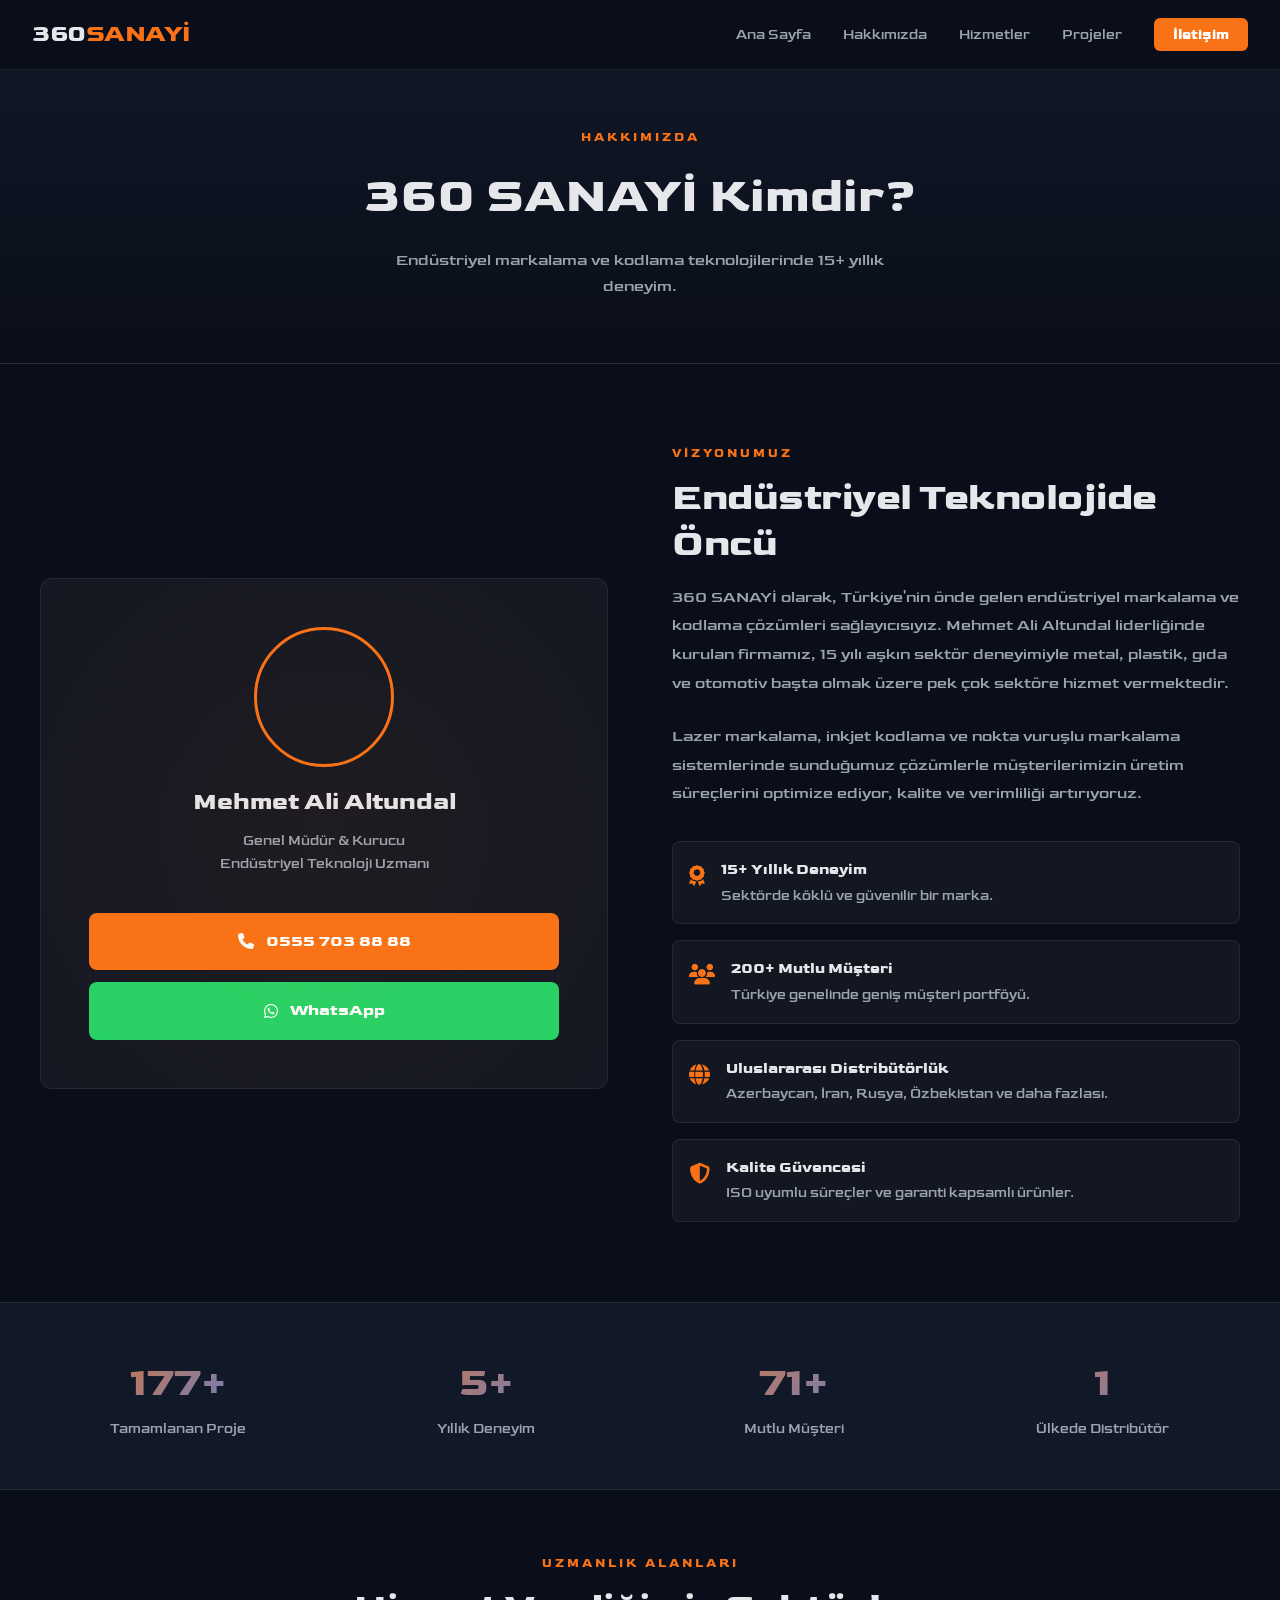
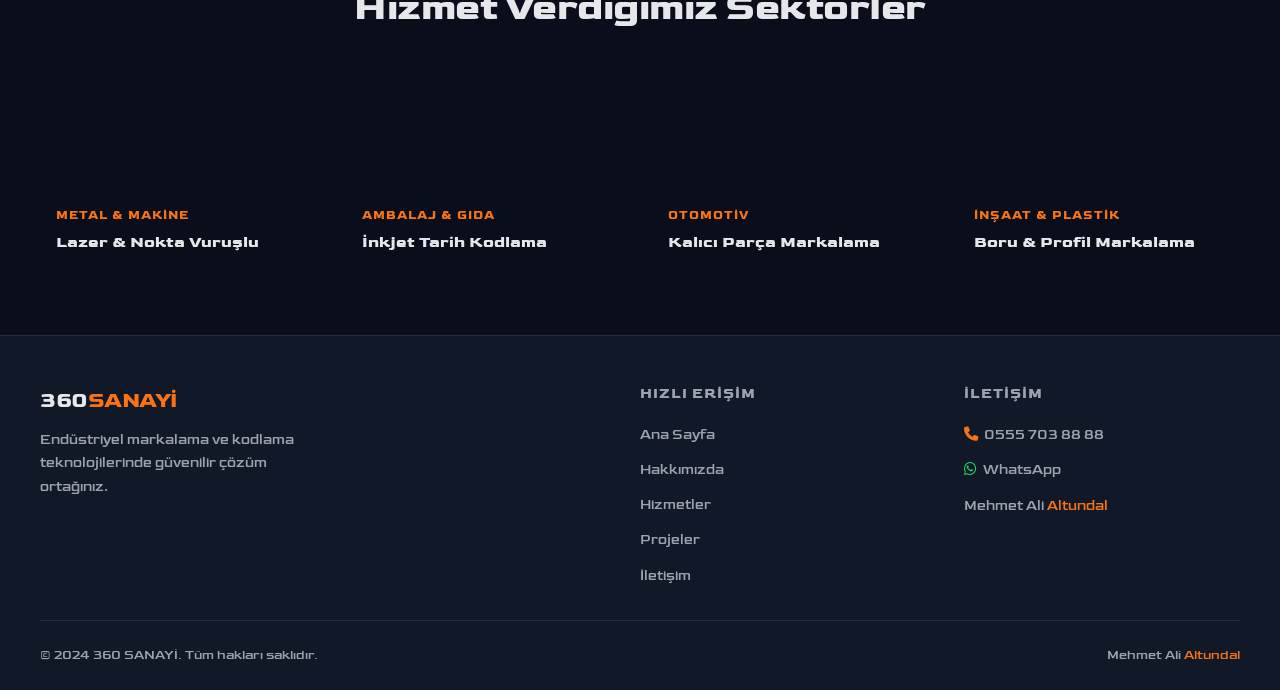
==== commit 9ad5f145: "Proje detaylı README dosyası eklendi - projenin-detayı.md dosyası oluşturuldu - tüm proje içeriği, h" ====
--- a/360sanayi/hakkimizda.html
+++ b/360sanayi/hakkimizda.html
@@ -44,7 +44,7 @@
   <div class="container">
     <div class="about-grid fade-in">
       <div class="about-visual">
-        <div class="about-icon">⚙️</div>
+        <div class="about-icon" style="background-image:url('https://images.unsplash.com/photo-1560250097-0b93528c311a?q=80&w=400&auto=format&fit=crop');background-size:cover;background-position:center top;width:140px;height:140px;border-radius:50%;margin:0 auto 1rem;border:3px solid var(--accent);"></div>
         <h3>Mehmet Ali Altundal</h3>
         <p>Genel Müdür & Kurucu<br>Endüstriyel Teknoloji Uzmanı</p>
         <br>
@@ -109,6 +109,50 @@
   </div>
 </div>
 
+<!-- SEKTÖRLER GÖRSEL GRID -->
+<section style="background:var(--dark);padding:4rem 0;">
+  <div class="container">
+    <div class="fade-in" style="text-align:center;margin-bottom:2.5rem;">
+      <div class="section-label">Uzmanlık Alanları</div>
+      <h2 class="section-title">Hizmet Verdiğimiz Sektörler</h2>
+    </div>
+    <div style="display:grid;grid-template-columns:repeat(auto-fit,minmax(260px,1fr));gap:1.5rem;">
+      <div class="fade-in" style="border-radius:12px;overflow:hidden;position:relative;height:200px;cursor:default;">
+        <div style="position:absolute;inset:0;background-image:url('https://images.unsplash.com/photo-1565043589221-1a6fd9ae45c7?q=80&w=800&auto=format&fit=crop');background-size:cover;background-position:center;transition:transform 0.4s ease;" onmouseover="this.style.transform='scale(1.05)'" onmouseout="this.style.transform='scale(1)'"></div>
+        <div style="position:absolute;inset:0;background:linear-gradient(to top,rgba(10,14,26,0.9) 0%,rgba(10,14,26,0.2) 60%);"></div>
+        <div style="position:absolute;bottom:1rem;left:1rem;">
+          <div style="color:var(--accent);font-size:0.75rem;font-weight:700;letter-spacing:1px;text-transform:uppercase;margin-bottom:0.25rem;">Metal & Makine</div>
+          <div style="color:#e5e7eb;font-weight:600;">Lazer & Nokta Vuruşlu</div>
+        </div>
+      </div>
+      <div class="fade-in" style="border-radius:12px;overflow:hidden;position:relative;height:200px;cursor:default;">
+        <div style="position:absolute;inset:0;background-image:url('https://images.unsplash.com/photo-1504328345606-18bbc8c9d7d1?q=80&w=800&auto=format&fit=crop');background-size:cover;background-position:center;transition:transform 0.4s ease;" onmouseover="this.style.transform='scale(1.05)'" onmouseout="this.style.transform='scale(1)'"></div>
+        <div style="position:absolute;inset:0;background:linear-gradient(to top,rgba(10,14,26,0.9) 0%,rgba(10,14,26,0.2) 60%);"></div>
+        <div style="position:absolute;bottom:1rem;left:1rem;">
+          <div style="color:var(--accent);font-size:0.75rem;font-weight:700;letter-spacing:1px;text-transform:uppercase;margin-bottom:0.25rem;">Ambalaj & Gıda</div>
+          <div style="color:#e5e7eb;font-weight:600;">İnkjet Tarih Kodlama</div>
+        </div>
+      </div>
+      <div class="fade-in" style="border-radius:12px;overflow:hidden;position:relative;height:200px;cursor:default;">
+        <div style="position:absolute;inset:0;background-image:url('https://images.unsplash.com/photo-1567789884554-0b844b597180?q=80&w=800&auto=format&fit=crop');background-size:cover;background-position:center;transition:transform 0.4s ease;" onmouseover="this.style.transform='scale(1.05)'" onmouseout="this.style.transform='scale(1)'"></div>
+        <div style="position:absolute;inset:0;background:linear-gradient(to top,rgba(10,14,26,0.9) 0%,rgba(10,14,26,0.2) 60%);"></div>
+        <div style="position:absolute;bottom:1rem;left:1rem;">
+          <div style="color:var(--accent);font-size:0.75rem;font-weight:700;letter-spacing:1px;text-transform:uppercase;margin-bottom:0.25rem;">Otomotiv</div>
+          <div style="color:#e5e7eb;font-weight:600;">Kalıcı Parça Markalama</div>
+        </div>
+      </div>
+      <div class="fade-in" style="border-radius:12px;overflow:hidden;position:relative;height:200px;cursor:default;">
+        <div style="position:absolute;inset:0;background-image:url('https://plus.unsplash.com/premium_photo-1716396588873-db76b49dfd36?q=80&w=800&auto=format&fit=crop');background-size:cover;background-position:center;transition:transform 0.4s ease;" onmouseover="this.style.transform='scale(1.05)'" onmouseout="this.style.transform='scale(1)'"></div>
+        <div style="position:absolute;inset:0;background:linear-gradient(to top,rgba(10,14,26,0.9) 0%,rgba(10,14,26,0.2) 60%);"></div>
+        <div style="position:absolute;bottom:1rem;left:1rem;">
+          <div style="color:var(--accent);font-size:0.75rem;font-weight:700;letter-spacing:1px;text-transform:uppercase;margin-bottom:0.25rem;">İnşaat & Plastik</div>
+          <div style="color:#e5e7eb;font-weight:600;">Boru & Profil Markalama</div>
+        </div>
+      </div>
+    </div>
+  </div>
+</section>
+
 <footer>
   <div class="container">
     <div class="footer-grid">
@@ -131,13 +175,13 @@
         <ul>
           <li><a href="tel:+905557038888"><i class="fas fa-phone" style="margin-right:0.4rem;color:var(--accent);"></i>0555 703 88 88</a></li>
           <li><a href="https://wa.me/905557038888" target="_blank" rel="noopener"><i class="fab fa-whatsapp" style="margin-right:0.4rem;color:#25d366;"></i>WhatsApp</a></li>
-          <li style="color:var(--text-muted);font-size:0.85rem;padding-top:0.25rem;">Mehmet Ali Altundal</li>
+          <li style="color:var(--text-muted);font-size:0.85rem;padding-top:0.25rem;">Mehmet Ali <span style="color:var(--accent);">Altundal</span></li>
         </ul>
       </div>
     </div>
     <div class="footer-bottom">
       <p>&copy; 2024 360 SANAYİ. Tüm hakları saklıdır.</p>
-      <p>Mehmet Ali Altundal</p>
+      <p>Mehmet Ali <span style="color:var(--accent);">Altundal</span></p>
     </div>
   </div>
 </footer>
--- a/360sanayi/assets/style.css
+++ b/360sanayi/assets/style.css
@@ -62,7 +62,7 @@
 a { color: inherit; text-decoration: none; }
 img { max-width: 100%; height: auto; display: block; }
 
-/* ===== SPLASH SCREEN ===== */
+/* ===== SPLASH SCREEN - HYBRID APPROACH ===== */
 #splash {
   position: fixed;
   inset: 0;
@@ -71,40 +71,123 @@
   align-items: center;
   justify-content: center;
   z-index: 9999;
-  transition: opacity 0.6s ease, visibility 0.6s ease;
+  transition: opacity 0.5s ease, visibility 0.5s ease;
 }
 #splash.hidden { opacity: 0; visibility: hidden; }
 
-.splash-logo-video {
-  display: flex;
-  align-items: center;
-  justify-content: center;
-}
-.splash-logo-video video {
-  max-width: 420px;
-  width: 80vw;
+.splash-logo-container {
+  position: relative;
+  display: flex;
+  align-items: center;
+  justify-content: center;
+  width: 100%;
+  max-width: 500px;
+}
+
+/* SVG Logo - Hemen görünür */
+.splash-svg-logo {
+  display: flex;
+  flex-direction: column;
+  align-items: center;
+  justify-content: center;
+  animation: fadeIn 0.3s ease-out;
+}
+
+.logo-svg {
+  width: 100%;
+  max-width: 400px;
   height: auto;
-  border-radius: 8px;
-}
-.splash-logo-fallback {
-  font-size: 2.5rem;
-  font-weight: 800;
-  letter-spacing: -1px;
-}
-.splash-logo-fallback span { color: var(--accent); }
-
-/* legacy fallback */
-.splash-logo {
-  font-size: 2.5rem;
-  font-weight: 800;
-  letter-spacing: -1px;
-  animation: splashPulse 1.5s ease-in-out;
-}
-.splash-logo span { color: var(--accent); }
-@keyframes splashPulse {
-  0% { opacity: 0; transform: scale(0.8); }
-  60% { opacity: 1; transform: scale(1.05); }
-  100% { opacity: 1; transform: scale(1); }
+}
+
+.logo-text-main {
+  font-size: 80px;
+  font-weight: 700;
+  fill: #e5e7eb;
+  font-family: 'Goldman', sans-serif;
+  opacity: 0;
+  animation: logoTextIn 0.6s ease-out 0.2s forwards;
+}
+
+.logo-text-accent {
+  font-size: 80px;
+  font-weight: 700;
+  fill: #f97316;
+  font-family: 'Goldman', sans-serif;
+  opacity: 0;
+  animation: logoTextIn 0.6s ease-out 0.3s forwards, accentPulse 2s ease-in-out 0.5s infinite alternate;
+}
+
+@keyframes accentPulse {
+  from { fill: #f97316; filter: drop-shadow(0 0 5px rgba(249,115,22,0.5)); }
+  to { fill: #3b82f6; filter: drop-shadow(0 0 15px rgba(59,130,246,0.8)); }
+}
+
+.logo-circle {
+  fill: none;
+  stroke: url(#logoGradient);
+  stroke-width: 3;
+  opacity: 0;
+  animation: 
+    circleDraw 1.2s ease-out 0.1s forwards;
+}
+
+@keyframes logoTextIn {
+  from { opacity: 0; transform: translateY(20px); }
+  to { opacity: 1; transform: translateY(0); }
+}
+
+@keyframes circleDraw {
+  from {
+    opacity: 0;
+    transform: scale(0.8);
+  }
+  to {
+    opacity: 1;
+    transform: scale(1);
+  }
+}
+
+@keyframes circleGlow {
+  from { filter: drop-shadow(0 0 5px rgba(249,115,22,0.5)); }
+  to { filter: drop-shadow(0 0 20px rgba(249,115,22,0.8)); }
+}
+
+.splash-loading-text {
+  margin-top: 2rem;
+  color: var(--text-muted);
+  font-size: 0.9rem;
+  font-family: var(--font-secondary);
+  letter-spacing: 1px;
+  opacity: 0;
+  animation: fadeInOut 1.5s ease-in-out 0.5s infinite;
+}
+
+@keyframes fadeInOut {
+  0%, 100% { opacity: 0.4; }
+  50% { opacity: 1; }
+}
+
+/* Video - arka planda hazırlanır */
+#splash-video {
+  position: absolute;
+  top: 50%;
+  left: 50%;
+  transform: translate(-50%, -50%);
+  max-width: 100%;
+  max-height: 100%;
+  width: auto;
+  height: auto;
+  opacity: 0;
+  transition: opacity 0.4s ease;
+}
+
+#splash-video.ready {
+  opacity: 1;
+}
+
+#splash-video.ready + .splash-svg-logo {
+  opacity: 0;
+  transition: opacity 0.4s ease;
 }
 
 /* ===== HEADER / NAV ===== */
@@ -173,6 +256,7 @@
   gap: 5px;
   cursor: pointer;
   padding: 4px;
+  pointer-events: none; /* Prevent accidental clicks on desktop */
 }
 .hamburger span {
   display: block;
@@ -194,8 +278,16 @@
   border-bottom: 1px solid var(--border);
   padding: 1.5rem 2rem;
   z-index: 999;
-}
-.mobile-nav.open { display: block; }
+  max-height: 0;
+  overflow: hidden;
+  transition: max-height 0.3s ease;
+  pointer-events: none; /* Prevent interaction when hidden */
+}
+.mobile-nav.open { 
+  display: block; 
+  max-height: 400px;
+  pointer-events: auto;
+}
 .mobile-nav ul { list-style: none; display: flex; flex-direction: column; gap: 1rem; }
 .mobile-nav a { font-size: 1rem; font-weight: 500; color: var(--text-muted); }
 .mobile-nav a:hover { color: var(--accent); }
@@ -396,8 +488,6 @@
 }
 .project-card:hover { transform: translateY(-4px); border-color: rgba(59,130,246,0.3); }
 .project-thumb {
-  height: 180px;
-  background: linear-gradient(135deg, var(--dark3), var(--dark2));
   display: flex;
   align-items: center;
   justify-content: center;
@@ -412,7 +502,7 @@
   inset: 0;
   background: linear-gradient(135deg, rgba(249,115,22,0.1), rgba(59,130,246,0.1));
 }
-.project-info { padding: 1.5rem; }
+.project-info { padding: 1.5rem; position: relative; z-index: 2; }
 .project-tag {
   font-size: 0.7rem;
   font-weight: 600;
@@ -579,6 +669,16 @@
 }
 .footer-bottom p { font-size: 0.8rem; color: var(--text-muted); }
 
+/* Footer Name - Dual Color */
+.footer-name {
+  font-weight: 600;
+  color: #e5e7eb;
+}
+.footer-name span {
+  color: var(--accent);
+  font-weight: 700;
+}
+
 /* ===== HERO VIDEO ===== */
 .hero-video-wrap {
   position: relative;
@@ -587,6 +687,7 @@
   overflow: hidden;
   flex-shrink: 0;
   z-index: 1;
+  background: var(--dark); /* Video yüklenene kadar koyu arka plan */
 }
 .hero-video-local {
   width: 100%;
@@ -594,6 +695,12 @@
   object-fit: contain;
   object-position: center;
   display: block;
+  will-change: opacity; /* Performans optimizasyonu */
+  opacity: 0; /* Başlangıçta gizli, loading bitince görünür olacak */
+  transition: opacity 0.3s ease;
+}
+.hero-video-local.loaded {
+  opacity: 1;
 }
 .hero-video-fade {
   position: absolute;
@@ -847,12 +954,12 @@
 .cs-bg.active { opacity: 1; }
 
 /* Sahne görselleri — lazy loading ile */
-.cs-bg--1 { background-image: none; --bg-url: url('https://plus.unsplash.com/premium_photo-1682144741954-3a9dcea81dd2?q=80&w=1920&auto=format&fit=crop'); }
-.cs-bg--2 { background-image: none; --bg-url: url('https://plus.unsplash.com/premium_photo-1682144729399-061e5c50d8df?q=80&w=1920&auto=format&fit=crop'); }
+.cs-bg--1 { background-image: url('https://plus.unsplash.com/premium_photo-1682144741954-3a9dcea81dd2?q=80&w=1920&auto=format&fit=crop'); }
+.cs-bg--2 { background-image: url('https://plus.unsplash.com/premium_photo-1682144729399-061e5c50d8df?q=80&w=1920&auto=format&fit=crop'); }
 .cs-bg--3 { background-image: url('paint_clients_lesta_robot.png'); }
 .cs-bg--4 { background-image: url('lesta.png'); }
 .cs-bg--5 { background-image: url('lesta4.png'); }
-.cs-bg--6 { background-image: none; --bg-url: url('https://images.unsplash.com/photo-1655393001768-d946c97d6fd1?q=80&w=1920&auto=format&fit=crop'); }
+.cs-bg--6 { background-image: url('https://images.unsplash.com/photo-1655393001768-d946c97d6fd1?q=80&w=1920&auto=format&fit=crop'); }
 .cs-bg--7 { background-image: url('lesta7.png'); }
 .cs-overlay {
   position: absolute; inset: 0;
@@ -1210,16 +1317,102 @@
   display: none;
 }
 
+/* ===== PROJECTS GRID ===== */
+.projects-grid {
+  display: grid;
+  grid-template-columns: repeat(auto-fit, minmax(320px, 1fr));
+  gap: 2rem;
+  margin-top: 3rem;
+}
+
+.project-card {
+  background: var(--card-bg);
+  border: 1px solid var(--border);
+  border-radius: var(--radius);
+  overflow: hidden;
+  transition: transform var(--transition), box-shadow var(--transition);
+}
+
+.project-card:hover {
+  transform: translateY(-4px);
+  box-shadow: 0 12px 24px rgba(0,0,0,0.3);
+}
+
+.project-thumb {
+  position: relative;
+  height: 180px;
+  overflow: hidden;
+  display: flex;
+  align-items: center;
+  justify-content: center;
+  background: var(--dark2);
+}
+
+.project-thumb img {
+  position: absolute;
+  top: 0;
+  left: 0;
+  width: 100%;
+  height: 100%;
+  object-fit: cover;
+  z-index: 1;
+}
+
+.project-thumb i {
+  font-size: 2.5rem;
+  color: var(--accent);
+  position: relative;
+  z-index: 2;
+  text-shadow: 0 2px 4px rgba(0,0,0,0.8);
+}
+
+.project-info {
+  padding: 1.5rem;
+}
+
+.project-tag {
+  display: inline-block;
+  background: var(--accent);
+  color: white;
+  padding: 0.25rem 0.75rem;
+  border-radius: 20px;
+  font-size: 0.8rem;
+  font-weight: 600;
+  margin-bottom: 0.75rem;
+}
+
+.project-info h3 {
+  font-size: 1.1rem;
+  margin-bottom: 0.5rem;
+  color: var(--text);
+}
+
+.project-info p {
+  color: var(--text-muted);
+  font-size: 0.9rem;
+  line-height: 1.5;
+}
+
 /* ===== RESPONSIVE ===== */
 @media (max-width: 900px) {
   nav ul { display: none; }
-  .hamburger { display: flex; }
+  .hamburger { display: flex; pointer-events: auto; }
+  .mobile-nav { pointer-events: none; }
+  .mobile-nav.open { pointer-events: auto; }
   .about-grid { grid-template-columns: 1fr; }
   .contact-grid { grid-template-columns: 1fr; }
   .footer-grid { grid-template-columns: 1fr 1fr; }
   .robot-diagram { grid-template-columns: 1fr; }
   .video-player-wrap { grid-template-columns: 1fr; }
-}
+  .projects-grid { grid-template-columns: repeat(auto-fit, minmax(280px, 1fr)); }
+  
+  /* Contact Page Responsive */
+  .contact-info-grid { grid-template-columns: 1fr !important; }
+  .page-hero-contact h1 { font-size: clamp(1.5rem, 4vw, 2.2rem) !important; }
+  .robot-arm-decoration { display: none !important; }
+  .hero-stats { flex-direction: column; align-items: center; gap: 1rem; }
+}
+
 @media (max-width: 600px) {
   section { padding: 3.5rem 1.25rem; }
   .footer-grid { grid-template-columns: 1fr; gap: 2rem; }
@@ -1230,3 +1423,790 @@
   .video-tabs { gap: 0.5rem; }
   .video-tab { font-size: 0.78rem; padding: 0.5rem 0.9rem; }
 }
+
+/* ===== CONTACT PAGE - INDUSTRIAL THEME ===== */
+
+/* Hero Section with Robot Arm */
+.page-hero-contact {
+  position: relative;
+  padding: 8rem 2rem 4rem;
+  background: linear-gradient(180deg, var(--dark2) 0%, var(--dark) 100%);
+  border-bottom: 1px solid var(--border);
+  overflow: hidden;
+  text-align: center;
+}
+
+.hero-pattern-overlay {
+  position: absolute;
+  top: 0; left: 0; right: 0; bottom: 0;
+  background-image: 
+    linear-gradient(rgba(249,115,22,0.03) 1px, transparent 1px),
+    linear-gradient(90deg, rgba(249,115,22,0.03) 1px, transparent 1px);
+  background-size: 40px 40px;
+  pointer-events: none;
+  z-index: 1;
+}
+
+.robot-arm-decoration {
+  position: absolute;
+  top: 50%;
+  left: 50%;
+  transform: translate(-50%, -50%);
+  width: 100%;
+  height: 100%;
+  max-width: 900px;
+  max-height: 500px;
+  opacity: 0.15;
+  pointer-events: none;
+  z-index: 0;
+}
+
+.robot-arm-svg {
+  width: 100%;
+  height: 100%;
+}
+
+.robot-arm-segment {
+  opacity: 0;
+  stroke-dasharray: 1000;
+  stroke-dashoffset: 1000;
+  animation: drawRobotArm 2s ease-out forwards;
+}
+
+.robot-arm-base { animation-delay: 0.2s; }
+.robot-arm-lower { animation-delay: 0.4s; }
+.robot-arm-upper { animation-delay: 0.6s; }
+.robot-arm-wrist { animation-delay: 0.8s; }
+.robot-arm-tool { animation-delay: 1s; }
+
+.robot-joint {
+  opacity: 0;
+  transform-origin: center;
+  animation: jointAppear 0.5s ease-out forwards;
+}
+
+.robot-joint-1 { animation-delay: 0.5s; }
+.robot-joint-2 { animation-delay: 0.7s; }
+.robot-joint-3 { animation-delay: 0.9s; }
+.robot-joint-4 { animation-delay: 1.1s; }
+
+.tech-grid {
+  opacity: 0;
+  animation: gridFade 1s ease-out 1.5s forwards;
+}
+
+@keyframes drawRobotArm {
+  to {
+    opacity: 1;
+    stroke-dashoffset: 0;
+  }
+}
+
+@keyframes jointAppear {
+  from { opacity: 0; transform: scale(0); }
+  to { opacity: 1; transform: scale(1); }
+}
+
+@keyframes gridFade {
+  to { opacity: 1; }
+}
+
+.page-hero-contact .section-label {
+  position: relative;
+  z-index: 2;
+}
+
+.page-hero-contact h1 {
+  position: relative;
+  z-index: 2;
+  margin-bottom: 1rem;
+}
+
+.page-hero-contact p {
+  position: relative;
+  z-index: 2;
+  max-width: 600px;
+  margin: 0 auto 2rem;
+}
+
+.gradient-text {
+  background: linear-gradient(90deg, var(--accent), var(--accent2));
+  -webkit-background-clip: text;
+  -webkit-text-fill-color: transparent;
+  background-clip: text;
+}
+
+.hero-stats {
+  position: relative;
+  z-index: 2;
+  display: flex;
+  justify-content: center;
+  gap: 3rem;
+  margin-top: 2.5rem;
+  flex-wrap: wrap;
+}
+
+.hero-stat-item {
+  text-align: center;
+  padding: 1.5rem 2rem;
+  background: rgba(255,255,255,0.03);
+  border: 1px solid var(--border);
+  border-radius: var(--radius);
+  backdrop-filter: blur(10px);
+  transition: all var(--transition);
+}
+
+.hero-stat-item:hover {
+  border-color: rgba(249,115,22,0.3);
+  background: rgba(249,115,22,0.05);
+  transform: translateY(-4px);
+}
+
+.hero-stat-icon {
+  font-size: 2rem;
+  color: var(--accent);
+  margin-bottom: 0.5rem;
+}
+
+.hero-stat-value {
+  font-size: 2.5rem;
+  font-weight: 800;
+  background: linear-gradient(135deg, var(--accent), var(--accent2));
+  -webkit-background-clip: text;
+  -webkit-text-fill-color: transparent;
+  background-clip: text;
+  margin-bottom: 0.25rem;
+}
+
+.hero-stat-label {
+  font-size: 0.85rem;
+  color: var(--text-muted);
+  text-transform: uppercase;
+  letter-spacing: 1px;
+}
+
+/* Industrial Contact Section */
+.contact-section-industrial {
+  position: relative;
+  padding: 5rem 2rem;
+  background: var(--dark);
+}
+
+.industrial-bg-pattern {
+  position: absolute;
+  top: 0; left: 0; right: 0; bottom: 0;
+  background-image: 
+    radial-gradient(circle at 20% 50%, rgba(249,115,22,0.02) 0%, transparent 50%),
+    radial-gradient(circle at 80% 80%, rgba(59,130,246,0.02) 0%, transparent 50%),
+    linear-gradient(rgba(255,255,255,0.02) 1px, transparent 1px),
+    linear-gradient(90deg, rgba(255,255,255,0.02) 1px, transparent 1px);
+  background-size: 100% 100%, 100% 100%, 50px 50px, 50px 50px;
+  pointer-events: none;
+  z-index: 0;
+}
+
+.container {
+  position: relative;
+  z-index: 1;
+  max-width: 1200px;
+  margin: 0 auto;
+}
+
+/* Info Cards Grid */
+.contact-info-grid {
+  display: grid;
+  grid-template-columns: repeat(auto-fit, minmax(320px, 1fr));
+  gap: 2rem;
+  margin-bottom: 4rem;
+}
+
+.contact-info-card {
+  background: var(--card-bg);
+  border: 1px solid var(--border);
+  border-radius: var(--radius);
+  overflow: hidden;
+  transition: all var(--transition);
+  backdrop-filter: blur(10px);
+}
+
+.contact-info-card:hover {
+  border-color: rgba(249,115,22,0.3);
+  transform: translateY(-6px);
+  box-shadow: 0 20px 40px rgba(0,0,0,0.4);
+}
+
+.card-industrial-header {
+  padding: 2rem;
+  background: linear-gradient(135deg, rgba(249,115,22,0.08), rgba(59,130,246,0.08));
+  border-bottom: 1px solid var(--border);
+  text-align: center;
+}
+
+.industrial-icon-box {
+  width: 70px;
+  height: 70px;
+  margin: 0 auto 1rem;
+  background: linear-gradient(135deg, rgba(249,115,22,0.15), rgba(59,130,246,0.15));
+  border-radius: 50%;
+  display: flex;
+  align-items: center;
+  justify-content: center;
+  font-size: 1.8rem;
+  color: var(--accent);
+  border: 2px solid rgba(249,115,22,0.3);
+  animation: iconPulse 3s ease-in-out infinite;
+}
+
+@keyframes iconPulse {
+  0%, 100% { box-shadow: 0 0 0 0 rgba(249,115,22,0.4); }
+  50% { box-shadow: 0 0 0 15px rgba(249,115,22,0); }
+}
+
+.card-industrial-header h3 {
+  font-size: 1.3rem;
+  font-weight: 700;
+  color: var(--text);
+}
+
+.card-industrial-body {
+  padding: 2rem;
+}
+
+/* Contact Rows */
+.industrial-contact-row {
+  display: flex;
+  align-items: flex-start;
+  gap: 1rem;
+  padding: 1rem 0;
+  border-bottom: 1px solid var(--border);
+  transition: all var(--transition);
+}
+
+.industrial-contact-row:last-child {
+  border-bottom: none;
+}
+
+.industrial-contact-row:hover {
+  transform: translateX(5px);
+}
+
+.industrial-contact-icon {
+  width: 40px;
+  height: 40px;
+  background: rgba(249,115,22,0.12);
+  border-radius: 8px;
+  display: flex;
+  align-items: center;
+  justify-content: center;
+  font-size: 1.1rem;
+  color: var(--accent);
+  flex-shrink: 0;
+}
+
+.industrial-contact-info {
+  flex: 1;
+}
+
+.industrial-contact-label {
+  font-size: 0.75rem;
+  color: var(--text-muted);
+  text-transform: uppercase;
+  letter-spacing: 1px;
+  margin-bottom: 0.25rem;
+}
+
+.industrial-contact-value {
+  font-size: 0.95rem;
+  font-weight: 600;
+  color: var(--text);
+}
+
+.industrial-contact-value a {
+  color: var(--accent);
+  transition: color var(--transition);
+}
+
+.industrial-contact-value a:hover {
+  color: var(--accent2);
+}
+
+/* Action Buttons */
+.industrial-action-buttons {
+  display: flex;
+  flex-direction: column;
+  gap: 0.75rem;
+  margin-top: 1.5rem;
+}
+
+.industrial-btn {
+  display: inline-flex;
+  align-items: center;
+  justify-content: center;
+  gap: 0.5rem;
+  padding: 0.85rem 1.5rem;
+  border-radius: 8px;
+  font-weight: 600;
+  font-size: 0.95rem;
+  transition: all var(--transition);
+  cursor: pointer;
+  border: none;
+  text-decoration: none;
+}
+
+.industrial-btn-primary {
+  background: linear-gradient(135deg, var(--accent), #ea580c);
+  color: white;
+}
+
+.industrial-btn-primary:hover {
+  background: linear-gradient(135deg, #ea580c, var(--accent));
+  transform: translateY(-2px);
+  box-shadow: 0 8px 25px rgba(249,115,22,0.35);
+}
+
+.industrial-btn-whatsapp {
+  background: linear-gradient(135deg, #25d366, #1ebe5d);
+  color: white;
+}
+
+.industrial-btn-whatsapp:hover {
+  background: linear-gradient(135deg, #1ebe5d, #25d366);
+  transform: translateY(-2px);
+  box-shadow: 0 8px 25px rgba(37,211,102,0.3);
+}
+
+/* Service List */
+.industrial-service-list {
+  display: flex;
+  flex-direction: column;
+  gap: 1rem;
+}
+
+.industrial-service-item {
+  display: flex;
+  align-items: center;
+  gap: 1rem;
+  padding: 1rem;
+  background: rgba(255,255,255,0.03);
+  border: 1px solid var(--border);
+  border-radius: 8px;
+  transition: all var(--transition);
+}
+
+.industrial-service-item:hover {
+  border-color: rgba(249,115,22,0.3);
+  background: rgba(249,115,22,0.05);
+  transform: translateX(5px);
+}
+
+.industrial-service-icon {
+  width: 45px;
+  height: 45px;
+  background: rgba(249,115,22,0.12);
+  border-radius: 8px;
+  display: flex;
+  align-items: center;
+  justify-content: center;
+  font-size: 1.2rem;
+  color: var(--accent);
+  flex-shrink: 0;
+}
+
+.industrial-service-info h4 {
+  font-size: 0.95rem;
+  font-weight: 600;
+  color: var(--text);
+  margin-bottom: 0.2rem;
+}
+
+.industrial-service-info p {
+  font-size: 0.8rem;
+  color: var(--text-muted);
+}
+
+/* Sector Grid */
+.industrial-sector-grid {
+  display: grid;
+  grid-template-columns: repeat(3, 1fr);
+  gap: 1rem;
+  margin-bottom: 1.5rem;
+}
+
+.industrial-sector-item {
+  display: flex;
+  flex-direction: column;
+  align-items: center;
+  gap: 0.5rem;
+  padding: 1rem;
+  background: rgba(255,255,255,0.03);
+  border: 1px solid var(--border);
+  border-radius: 8px;
+  transition: all var(--transition);
+  text-align: center;
+}
+
+.industrial-sector-item:hover {
+  border-color: rgba(59,130,246,0.3);
+  background: rgba(59,130,246,0.05);
+  transform: translateY(-4px);
+}
+
+.industrial-sector-item i {
+  font-size: 1.5rem;
+  color: var(--accent2);
+}
+
+.industrial-sector-item span {
+  font-size: 0.75rem;
+  color: var(--text-muted);
+  text-transform: uppercase;
+  letter-spacing: 0.5px;
+}
+
+/* CTA Box */
+.industrial-cta-box {
+  padding: 1.5rem;
+  background: linear-gradient(135deg, rgba(249,115,22,0.1), rgba(59,130,246,0.1));
+  border: 2px solid rgba(249,115,22,0.3);
+  border-radius: 8px;
+  text-align: center;
+}
+
+.industrial-cta-title {
+  font-size: 1.1rem;
+  font-weight: 700;
+  color: var(--accent);
+  margin-bottom: 0.5rem;
+  display: flex;
+  align-items: center;
+  justify-content: center;
+  gap: 0.5rem;
+}
+
+.industrial-cta-text {
+  font-size: 0.85rem;
+  color: var(--text-muted);
+  margin-bottom: 1rem;
+}
+
+.industrial-cta-phone {
+  display: inline-flex;
+  align-items: center;
+  gap: 0.5rem;
+  padding: 0.75rem 1.5rem;
+  background: var(--accent);
+  color: white;
+  border-radius: 50px;
+  font-weight: 700;
+  font-size: 0.95rem;
+  transition: all var(--transition);
+}
+
+.industrial-cta-phone:hover {
+  background: var(--accent2);
+  transform: scale(1.05);
+  box-shadow: 0 8px 25px rgba(249,115,22,0.4);
+}
+
+/* Tech Divider */
+.tech-divider {
+  display: flex;
+  align-items: center;
+  justify-content: center;
+  gap: 1.5rem;
+  margin: 3rem 0;
+}
+
+.tech-divider-line {
+  flex: 1;
+  max-width: 200px;
+  height: 2px;
+  background: linear-gradient(90deg, transparent, var(--accent), transparent);
+}
+
+.tech-divider-icon {
+  width: 50px;
+  height: 50px;
+  background: linear-gradient(135deg, rgba(249,115,22,0.15), rgba(59,130,246,0.15));
+  border-radius: 50%;
+  display: flex;
+  align-items: center;
+  justify-content: center;
+  font-size: 1.3rem;
+  color: var(--accent);
+  border: 2px solid rgba(249,115,22,0.3);
+  animation: techRotate 4s linear infinite;
+}
+
+@keyframes techRotate {
+  0% { transform: rotate(0deg); }
+  100% { transform: rotate(360deg); }
+}
+
+/* Contact Features Grid */
+.contact-features-grid {
+  display: grid;
+  grid-template-columns: repeat(auto-fit, minmax(250px, 1fr));
+  gap: 2rem;
+}
+
+.contact-feature-card {
+  text-align: center;
+  padding: 2.5rem 2rem;
+  background: var(--card-bg);
+  border: 1px solid var(--border);
+  border-radius: var(--radius);
+  transition: all var(--transition);
+}
+
+.contact-feature-card:hover {
+  border-color: rgba(249,115,22,0.3);
+  background: rgba(249,115,22,0.05);
+  transform: translateY(-6px);
+}
+
+.feature-card-icon {
+  width: 80px;
+  height: 80px;
+  margin: 0 auto 1.5rem;
+  background: linear-gradient(135deg, rgba(249,115,22,0.15), rgba(59,130,246,0.15));
+  border-radius: 50%;
+  display: flex;
+  align-items: center;
+  justify-content: center;
+  font-size: 2rem;
+  color: var(--accent);
+  animation: featurePulse 3s ease-in-out infinite;
+}
+
+@keyframes featurePulse {
+  0%, 100% { box-shadow: 0 0 0 0 rgba(249,115,22,0.4); }
+  50% { box-shadow: 0 0 0 15px rgba(249,115,22,0); }
+}
+
+.contact-feature-card h4 {
+  font-size: 1.1rem;
+  font-weight: 700;
+  color: var(--text);
+  margin-bottom: 0.75rem;
+}
+
+.contact-feature-card p {
+  font-size: 0.9rem;
+  color: var(--text-muted);
+  line-height: 1.6;
+}
+
+/* ===== SERVICE CARD IMAGE ===== */
+.service-card-img {
+  transition: transform 0.4s ease;
+}
+.service-card:hover .service-card-img {
+  transform: scale(1.05);
+}
+
+/* ===== SERVICES BENTO GRID ===== */
+.svc-section { padding: 5rem 0; background: var(--dark); }
+
+.svc-bento {
+  display: grid;
+  grid-template-columns: repeat(3, 1fr);
+  grid-template-rows: auto auto;
+  gap: 1.25rem;
+}
+
+/* Hero card spans 2 rows on the left */
+.svc-card--hero {
+  grid-row: span 2;
+}
+
+/* Base card */
+.svc-card {
+  position: relative;
+  border-radius: 14px;
+  overflow: hidden;
+  min-height: 260px;
+  display: flex;
+  flex-direction: column;
+  justify-content: flex-end;
+  border: 1px solid rgba(255,255,255,0.07);
+  transition: transform 0.35s ease, box-shadow 0.35s ease;
+}
+.svc-card:hover {
+  transform: translateY(-5px);
+  box-shadow: 0 20px 40px rgba(0,0,0,0.45);
+}
+.svc-card--hero { min-height: 540px; }
+
+/* Background image layer */
+.svc-bg {
+  position: absolute;
+  inset: 0;
+  background-size: cover;
+  background-position: center;
+  transition: transform 0.5s ease;
+}
+.svc-card:hover .svc-bg { transform: scale(1.06); }
+
+/* Gradient overlay */
+.svc-overlay {
+  position: absolute;
+  inset: 0;
+  background: linear-gradient(
+    to top,
+    rgba(10,14,26,0.97) 0%,
+    rgba(10,14,26,0.65) 50%,
+    rgba(10,14,26,0.15) 100%
+  );
+}
+.svc-card--hero .svc-overlay {
+  background: linear-gradient(
+    to top,
+    rgba(10,14,26,1) 0%,
+    rgba(10,14,26,0.7) 45%,
+    rgba(10,14,26,0.1) 100%
+  );
+}
+
+/* Content */
+.svc-content {
+  position: relative;
+  z-index: 2;
+  padding: 1.75rem;
+}
+.svc-card--hero .svc-content { padding: 2rem; }
+
+.svc-tag-row {
+  display: flex;
+  align-items: center;
+  gap: 0.75rem;
+  margin-bottom: 0.75rem;
+}
+
+.svc-icon-wrap {
+  width: 42px; height: 42px;
+  background: rgba(249,115,22,0.18);
+  border: 1px solid rgba(249,115,22,0.35);
+  border-radius: 10px;
+  display: inline-flex;
+  align-items: center;
+  justify-content: center;
+  font-size: 1.1rem;
+  color: var(--accent);
+  margin-bottom: 0.9rem;
+  flex-shrink: 0;
+}
+.svc-icon-wrap--lg {
+  width: 56px; height: 56px;
+  font-size: 1.5rem;
+  margin-bottom: 1.1rem;
+}
+
+.svc-badge {
+  background: var(--accent);
+  color: #fff;
+  font-size: 0.65rem;
+  font-weight: 700;
+  letter-spacing: 1.5px;
+  padding: 0.2rem 0.55rem;
+  border-radius: 4px;
+}
+
+.svc-card h3 {
+  font-size: 1.15rem;
+  font-weight: 700;
+  color: #f1f5f9;
+  margin-bottom: 0.5rem;
+  line-height: 1.3;
+}
+.svc-card--hero h3 { font-size: 1.5rem; margin-bottom: 0.65rem; }
+
+.svc-card p {
+  font-size: 0.875rem;
+  color: #9ca3af;
+  line-height: 1.65;
+  margin-bottom: 1rem;
+}
+
+/* Stat pills */
+.svc-stats-row {
+  display: flex;
+  gap: 0.6rem;
+  flex-wrap: wrap;
+  margin-bottom: 1.1rem;
+}
+.svc-stat {
+  background: rgba(255,255,255,0.06);
+  border: 1px solid rgba(255,255,255,0.1);
+  border-radius: 8px;
+  padding: 0.35rem 0.75rem;
+  font-size: 0.75rem;
+  color: var(--text-muted);
+  text-align: center;
+  line-height: 1.3;
+}
+.svc-stat span {
+  display: block;
+  font-size: 0.95rem;
+  font-weight: 700;
+  color: var(--accent);
+  font-family: var(--font-primary);
+}
+
+/* CTA link */
+.svc-link {
+  display: inline-flex;
+  align-items: center;
+  gap: 0.4rem;
+  font-size: 0.82rem;
+  font-weight: 600;
+  color: var(--accent);
+  text-decoration: none;
+  transition: gap 0.2s ease;
+}
+.svc-link:hover { gap: 0.7rem; }
+
+/* Support card — no bg image, dark gradient */
+.svc-card--support {
+  border-color: rgba(59,130,246,0.2);
+  justify-content: flex-start;
+}
+.svc-card--support:hover {
+  border-color: rgba(249,115,22,0.35);
+}
+
+.svc-support-list {
+  list-style: none;
+  display: flex;
+  flex-direction: column;
+  gap: 0.5rem;
+  margin-top: 0.75rem;
+}
+.svc-support-list li {
+  font-size: 0.85rem;
+  color: var(--text-muted);
+  display: flex;
+  align-items: center;
+  gap: 0.5rem;
+  font-family: var(--font-secondary);
+}
+.svc-support-list li i {
+  color: var(--accent);
+  font-size: 0.75rem;
+  flex-shrink: 0;
+}
+
+/* Responsive */
+@media (max-width: 900px) {
+  .svc-bento {
+    grid-template-columns: repeat(2, 1fr);
+  }
+  .svc-card--hero { grid-row: span 1; min-height: 320px; }
+}
+@media (max-width: 580px) {
+  .svc-bento {
+    grid-template-columns: 1fr;
+  }
+  .svc-card--hero { min-height: 280px; }
+  .svc-card { min-height: 220px; }
+}
